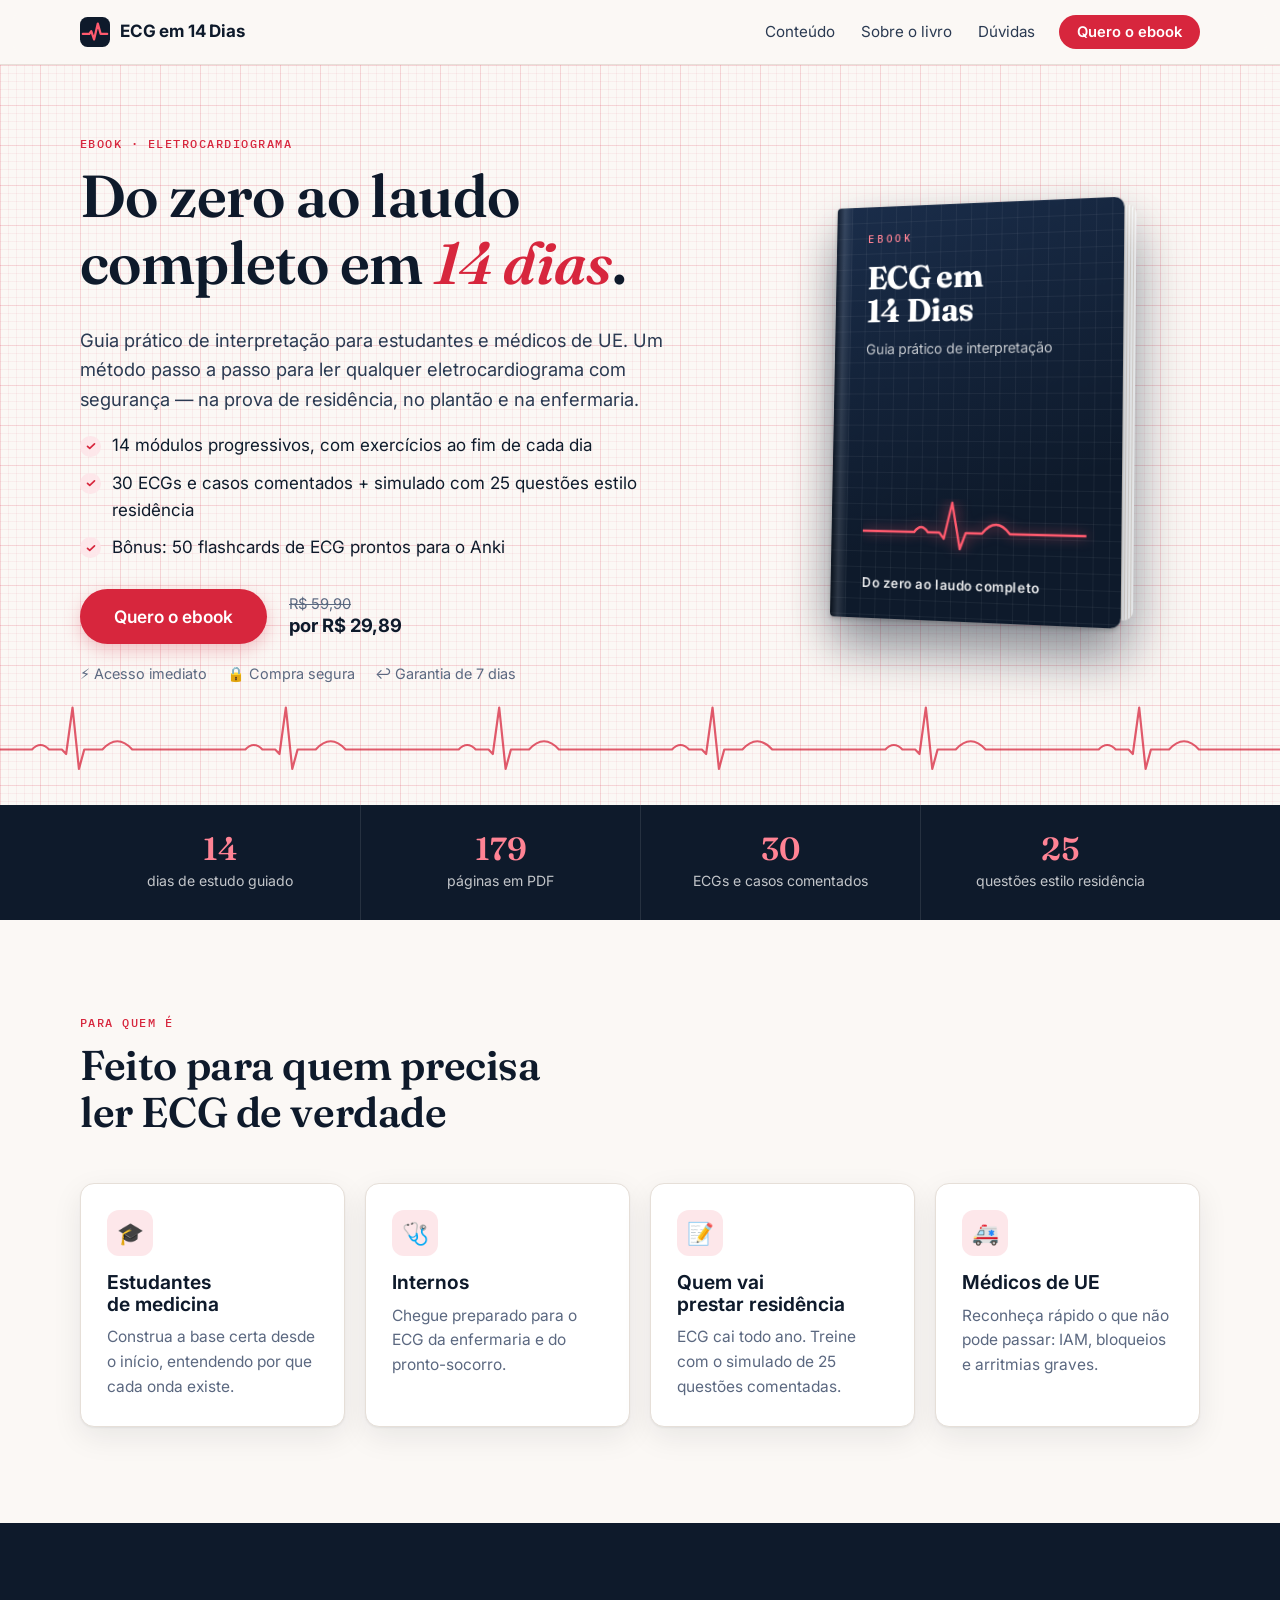
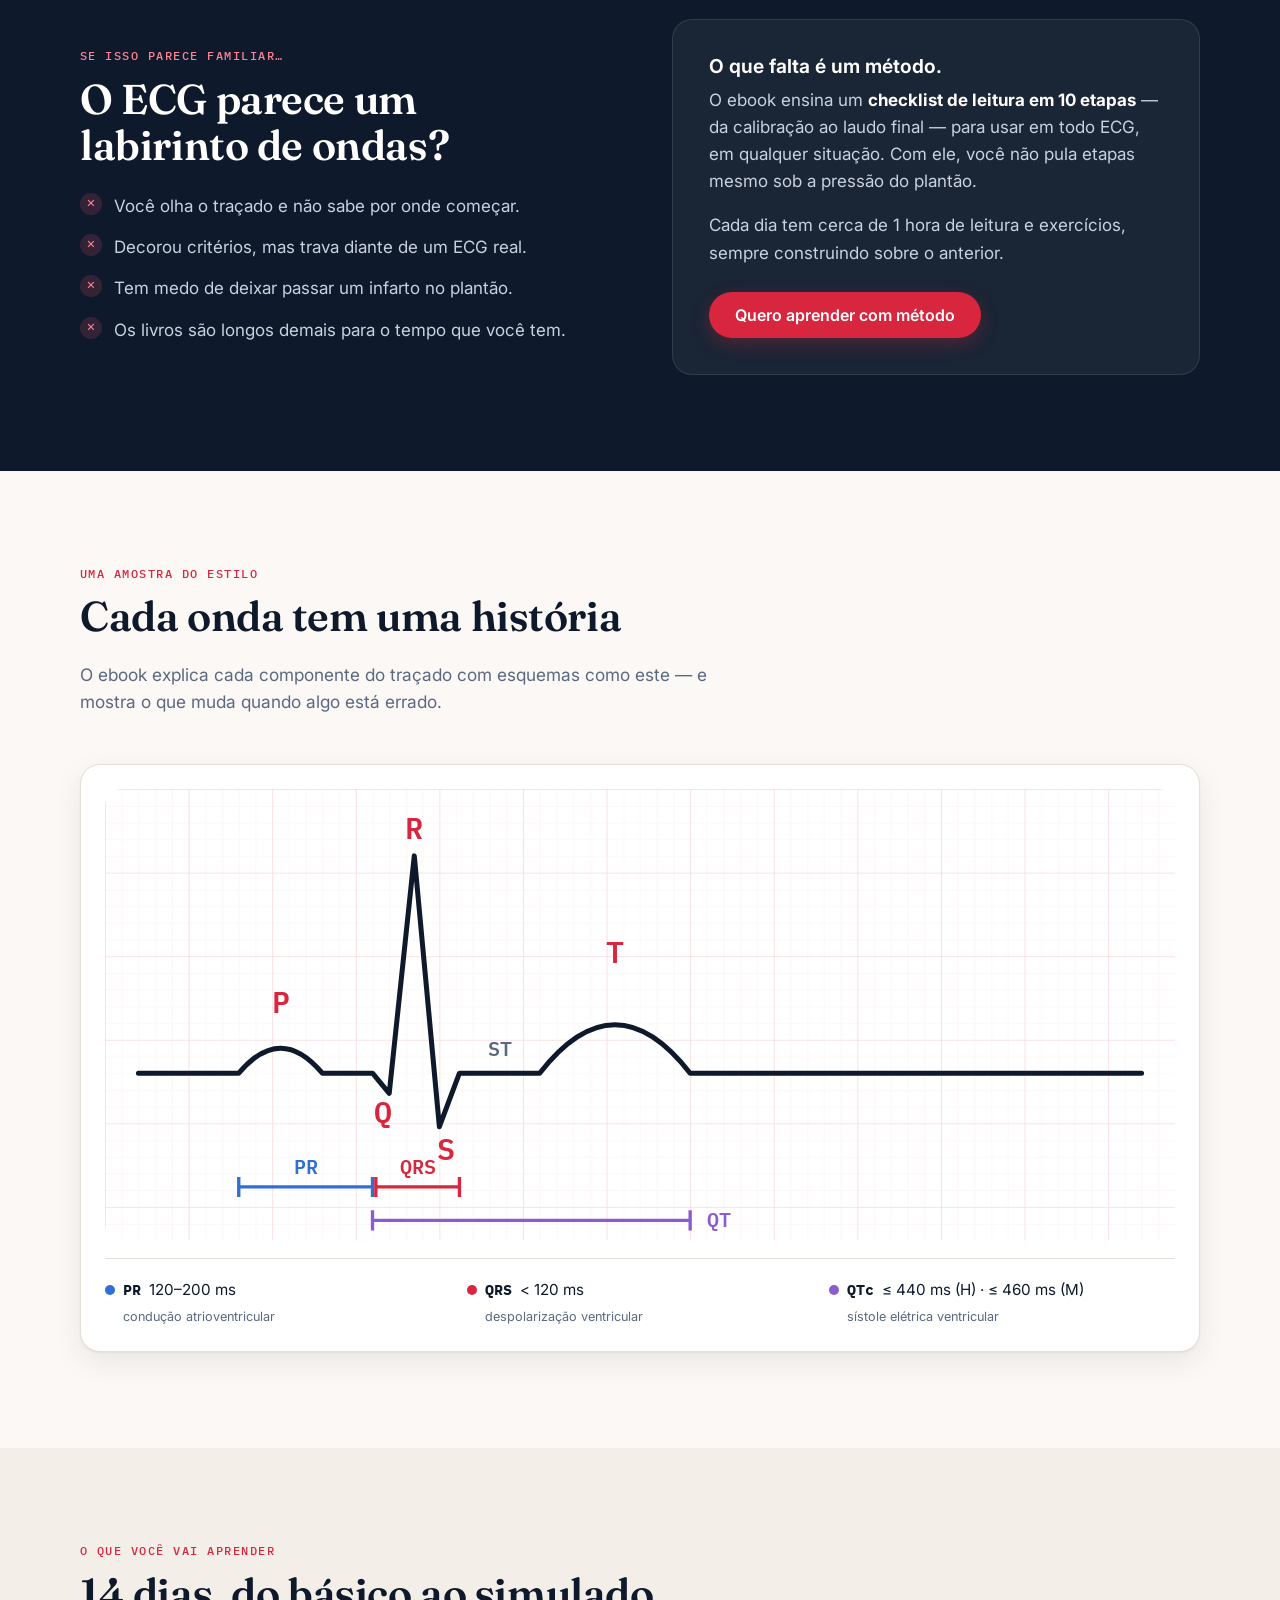
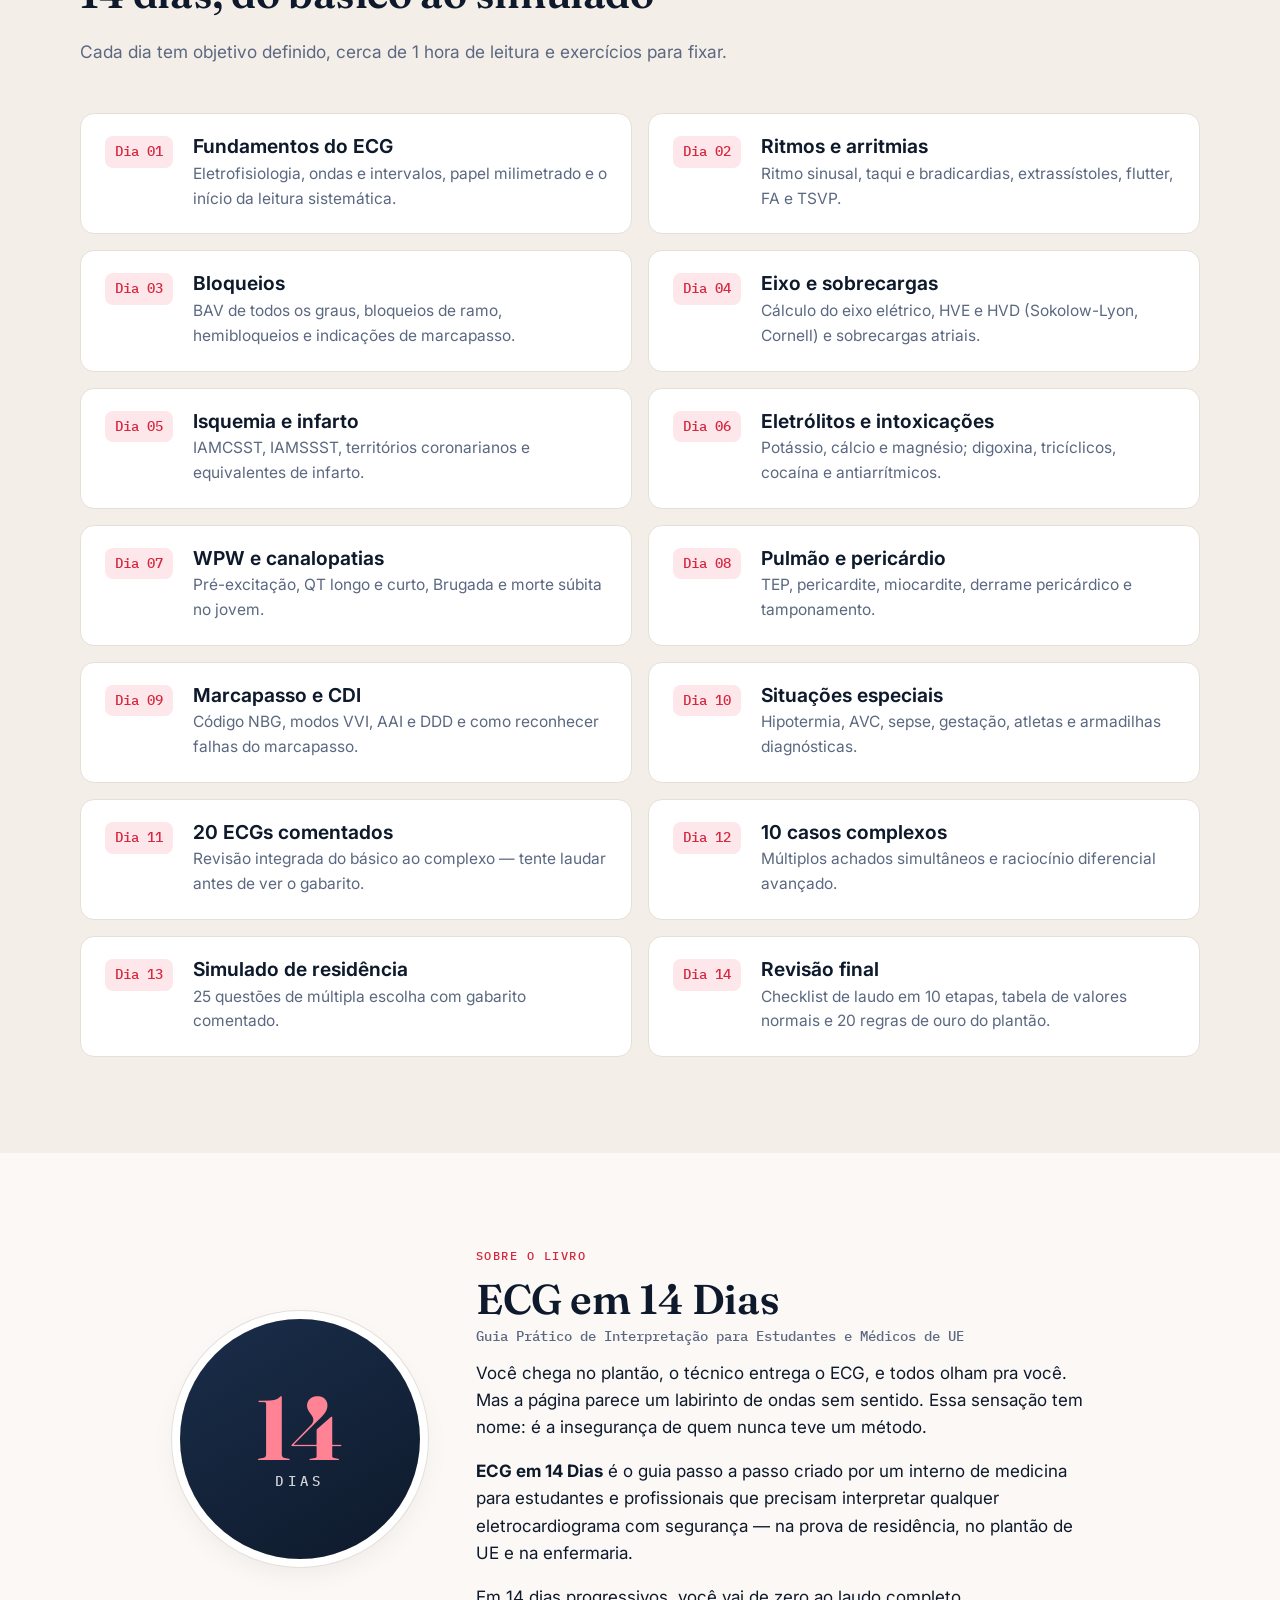
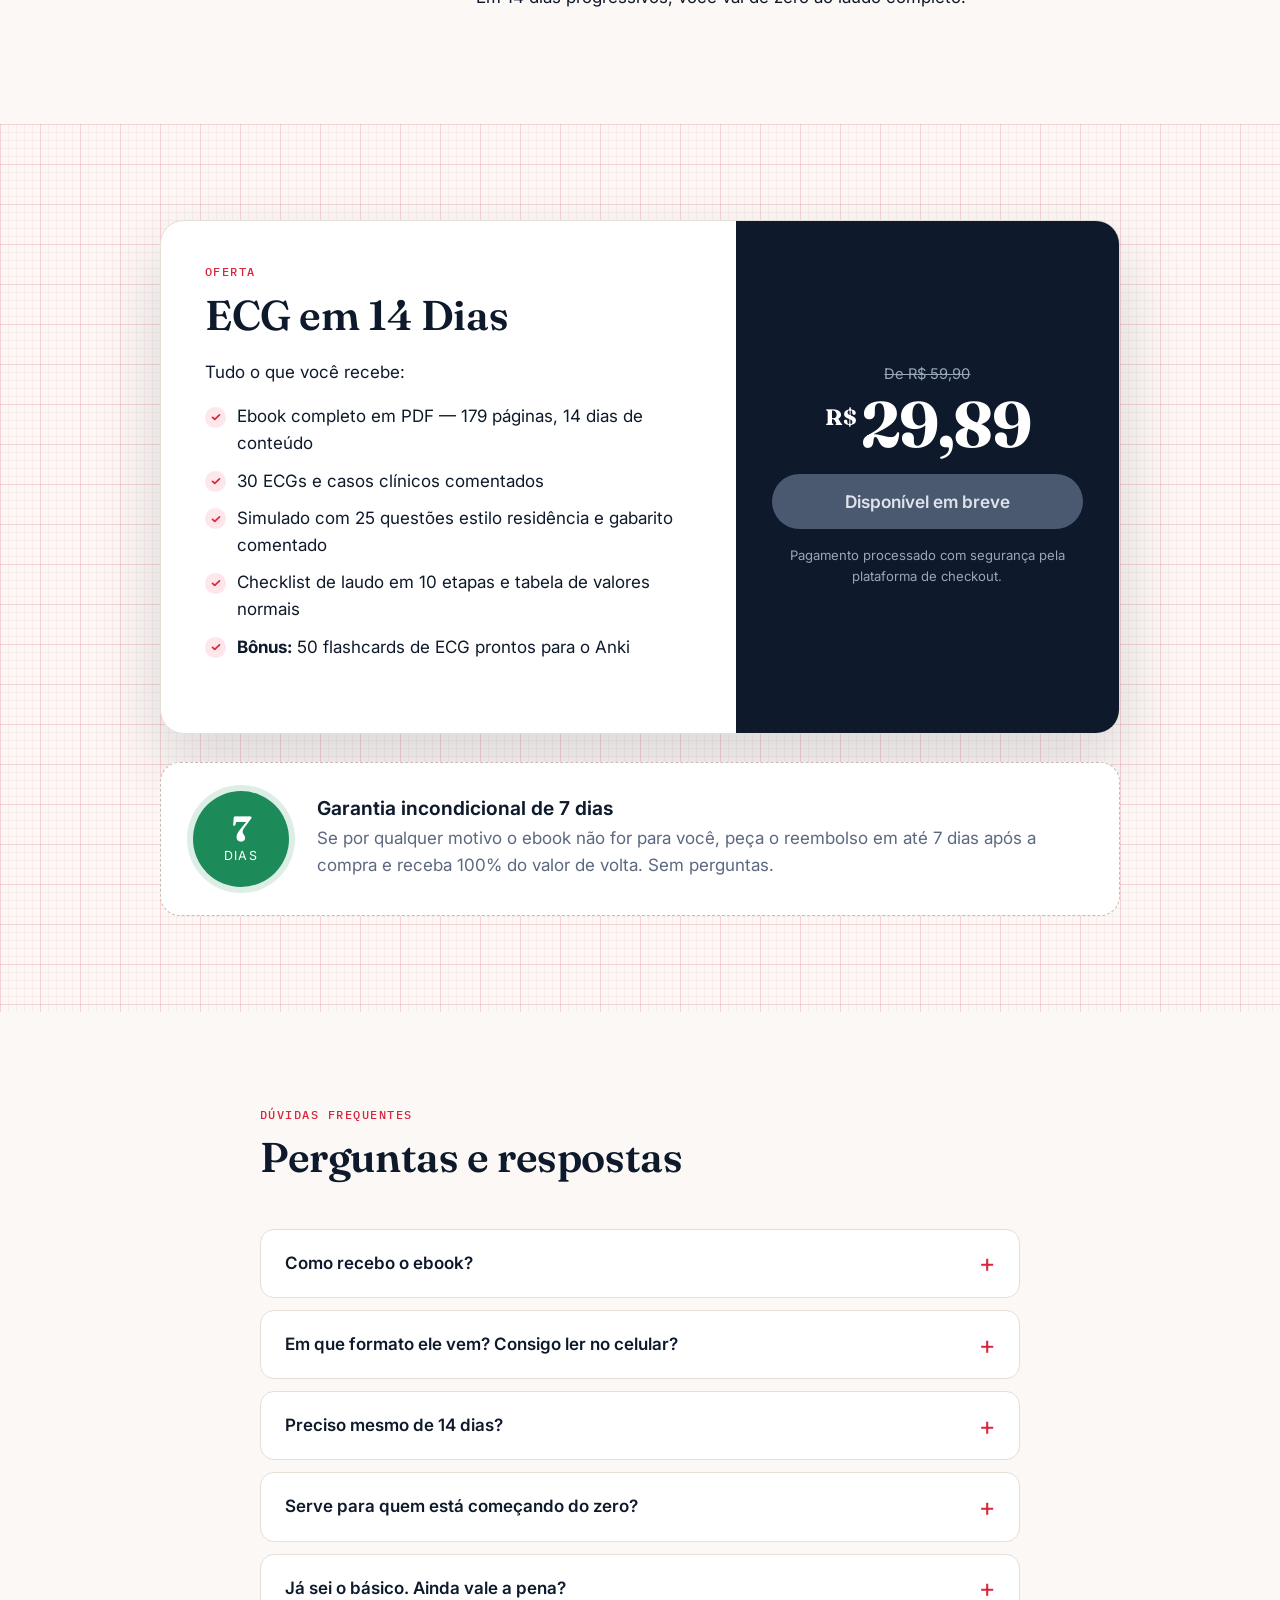
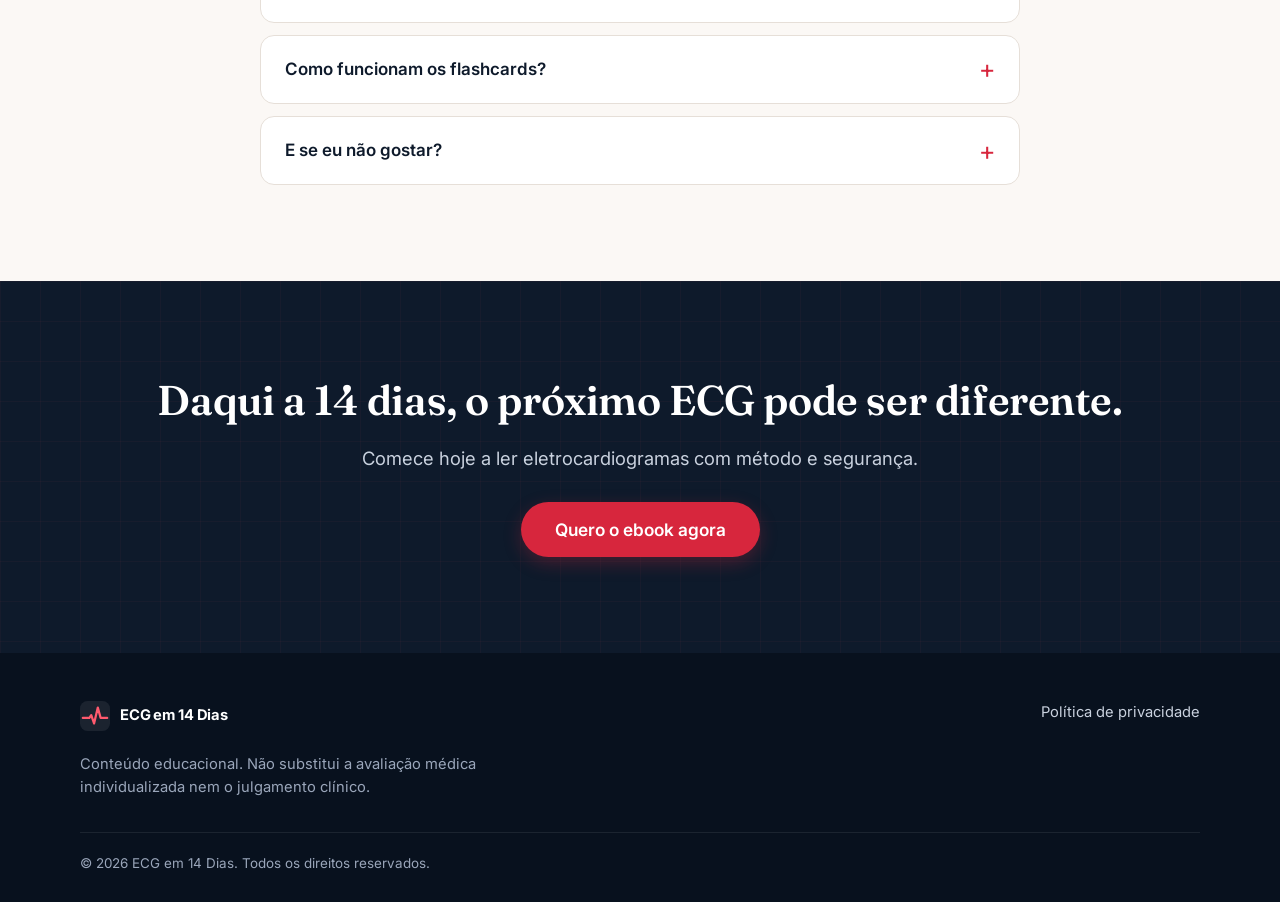
==== index.html @ 3137ab41 "Add files via upload" ====
<!doctype html>
<html lang="pt-BR">
<head>
  <meta charset="utf-8">
  <meta name="viewport" content="width=device-width, initial-scale=1">
  <title>ECG em 14 Dias — Guia Prático de Interpretação do Eletrocardiograma</title>
  <meta name="description" content="Guia prático de interpretação do ECG para estudantes e médicos de UE. 14 dias progressivos, 30 ECGs e casos comentados, simulado com 25 questões estilo residência e 50 flashcards para o Anki.">
  <meta name="theme-color" content="#0e1a2b">
  <link rel="icon" href="assets/favicon.svg" type="image/svg+xml">

  <!-- Prévia ao compartilhar no WhatsApp/Instagram/Facebook.
       EDITE: troque SEU-SITE.vercel.app pelo endereço real do seu site. -->
  <meta property="og:type" content="website">
  <meta property="og:locale" content="pt_BR">
  <meta property="og:title" content="ECG em 14 Dias — do zero ao laudo completo">
  <meta property="og:description" content="Guia prático de interpretação para estudantes e médicos de UE. 30 ECGs comentados, simulado de residência e flashcards para o Anki.">
  <meta property="og:image" content="https://SEU-SITE.vercel.app/assets/og-imagem.png">
  <meta property="og:url" content="https://SEU-SITE.vercel.app/">
  <meta name="twitter:card" content="summary_large_image">

  <link rel="preconnect" href="https://fonts.googleapis.com">
  <link rel="preconnect" href="https://fonts.gstatic.com" crossorigin>
  <link href="https://fonts.googleapis.com/css2?family=Fraunces:opsz,wght@9..144,500;9..144,600;9..144,700&family=IBM+Plex+Mono:wght@500&family=Inter:wght@400;500;600;700&display=swap" rel="stylesheet">
  <link rel="stylesheet" href="assets/styles.css">

  <script>document.documentElement.classList.add('js');</script>
  <script src="assets/config.js"></script>
  <script src="assets/main.js" defer></script>
</head>
<body>

<a class="skip" href="#conteudo">Pular para o conteúdo</a>

<!-- ===================== CABEÇALHO ===================== -->
<header class="topbar">
  <div class="container topbar__inner">
    <a class="brand" href="#topo" aria-label="Início">
      <svg class="brand__mark" viewBox="0 0 32 32" aria-hidden="true"><rect width="32" height="32" rx="8"/><path d="M3 18h7l2-3 3 9 4-17 3 11h7"/></svg>
      <span>ECG em 14 Dias</span>
    </a>
    <nav class="topbar__nav" aria-label="Seções">
      <a href="#conteudo">Conteúdo</a>
      <a href="#sobre">Sobre o livro</a>
      <a href="#faq">Dúvidas</a>
    </nav>
    <a class="btn btn--sm" href="#oferta" data-checkout>Quero o ebook</a>
  </div>
</header>

<main id="topo">

<!-- ===================== HERO ===================== -->
<section class="hero ecg-paper" id="hero">
  <div class="container hero__grid">
    <div class="hero__copy">
      <p class="eyebrow">Ebook · Eletrocardiograma</p>
      <h1>Do zero ao laudo completo em <em>14 dias</em>.</h1>
      <p class="lead">Guia prático de interpretação para estudantes e médicos de UE. Um método passo a passo para ler qualquer eletrocardiograma com segurança — na prova de residência, no plantão e na enfermaria.</p>

      <ul class="checks">
        <li>14 módulos progressivos, com exercícios ao fim de cada dia</li>
        <li>30 ECGs e casos comentados + simulado com 25 questões estilo residência</li>
        <li>Bônus: 50 flashcards de ECG prontos para o Anki</li>
      </ul>

      <div class="hero__cta">
        <a class="btn btn--lg" href="#oferta" data-checkout>Quero o ebook</a>
        <p class="hero__price">
          <span class="price-old" data-cfg="precoAntigo" data-prefix="R$ ">R$ 59,90</span>
          <strong>por <span data-cfg="preco" data-prefix="R$ ">R$ 29,89</span></strong>
        </p>
      </div>
      <p class="trust">
        <span>⚡ Acesso imediato</span><span>🔒 Compra segura</span><span>↩︎ Garantia de 7 dias</span>
      </p>
    </div>

    <div class="hero__visual">
      <div class="book" data-cover>
        <div class="book__pages" aria-hidden="true"></div>
        <div class="book__cover">
          <span class="book__tag">EBOOK</span>
          <p class="book__title">ECG em<br>14 Dias</p>
          <p class="book__sub">Guia prático de interpretação</p>
          <svg class="book__trace" viewBox="0 0 200 60" preserveAspectRatio="none" aria-hidden="true"><path d="M0 34h46q6-10 12 0h10l4 6 7-36 7 46 5-16h14q12-18 24 0h64"/></svg>
          <p class="book__author">Do zero ao laudo completo</p>
        </div>
      </div>
    </div>
  </div>

  <svg class="trace" viewBox="0 0 1200 120" preserveAspectRatio="none" aria-hidden="true"><path id="trace-path" d=""/></svg>
</section>

<!-- ===================== NÚMEROS ===================== -->
<section class="stats">
  <div class="container stats__grid">
    <div><strong>14</strong><span>dias de estudo guiado</span></div>
    <div><strong>179</strong><span>páginas em PDF</span></div>
    <div><strong>30</strong><span>ECGs e casos comentados</span></div>
    <div><strong>25</strong><span>questões estilo residência</span></div>
  </div>
</section>

<!-- ===================== PARA QUEM É ===================== -->
<section class="section" id="para-quem">
  <div class="container">
    <header class="section__head reveal">
      <p class="eyebrow">Para quem é</p>
      <h2>Feito para quem precisa ler ECG de verdade</h2>
    </header>
    <div class="cards">
      <article class="card reveal">
        <span class="card__icon" aria-hidden="true">🎓</span>
        <h3>Estudantes de medicina</h3>
        <p>Construa a base certa desde o início, entendendo por que cada onda existe.</p>
      </article>
      <article class="card reveal">
        <span class="card__icon" aria-hidden="true">🩺</span>
        <h3>Internos</h3>
        <p>Chegue preparado para o ECG da enfermaria e do pronto-socorro.</p>
      </article>
      <article class="card reveal">
        <span class="card__icon" aria-hidden="true">📝</span>
        <h3>Quem vai prestar residência</h3>
        <p>ECG cai todo ano. Treine com o simulado de 25 questões comentadas.</p>
      </article>
      <article class="card reveal">
        <span class="card__icon" aria-hidden="true">🚑</span>
        <h3>Médicos de UE</h3>
        <p>Reconheça rápido o que não pode passar: IAM, bloqueios e arritmias graves.</p>
      </article>
    </div>
  </div>
</section>

<!-- ===================== PROBLEMA x SOLUÇÃO ===================== -->
<section class="section section--dark">
  <div class="container split">
    <div class="reveal">
      <p class="eyebrow eyebrow--light">Se isso parece familiar…</p>
      <h2>O ECG parece um labirinto de ondas?</h2>
      <ul class="pains">
        <li>Você olha o traçado e não sabe por onde começar.</li>
        <li>Decorou critérios, mas trava diante de um ECG real.</li>
        <li>Tem medo de deixar passar um infarto no plantão.</li>
        <li>Os livros são longos demais para o tempo que você tem.</li>
      </ul>
    </div>
    <div class="solution reveal">
      <h3>O que falta é um método.</h3>
      <p>O ebook ensina um <strong>checklist de leitura em 10 etapas</strong> — da calibração ao laudo final — para usar em todo ECG, em qualquer situação. Com ele, você não pula etapas mesmo sob a pressão do plantão.</p>
      <p>Cada dia tem cerca de 1 hora de leitura e exercícios, sempre construindo sobre o anterior.</p>
      <a class="btn" href="#oferta" data-checkout>Quero aprender com método</a>
    </div>
  </div>
</section>

<!-- ===================== ANATOMIA DO BATIMENTO ===================== -->
<section class="section" id="amostra">
  <div class="container">
    <header class="section__head reveal">
      <p class="eyebrow">Uma amostra do estilo</p>
      <h2>Cada onda tem uma história</h2>
      <p class="section__lead">O ebook explica cada componente do traçado com esquemas como este — e mostra o que muda quando algo está errado.</p>
    </header>

    <figure class="beat reveal">
      <svg viewBox="0 0 640 270" role="img" aria-labelledby="beat-title">
        <title id="beat-title">Complexo PQRST com intervalo PR, complexo QRS, segmento ST, onda T e intervalo QT indicados</title>
        <defs>
          <pattern id="fine" width="10" height="10" patternUnits="userSpaceOnUse"><path d="M10 0H0V10" class="g-fine"/></pattern>
          <pattern id="bold" width="50" height="50" patternUnits="userSpaceOnUse"><rect width="50" height="50" fill="url(#fine)"/><path d="M50 0H0V50" class="g-bold"/></pattern>
        </defs>
        <rect width="640" height="270" fill="url(#bold)" rx="10"/>
        <path class="beat__line" d="M20 170H80Q105 140 130 170H160L170 182L185 40L200 202L212 170H260Q305 112 350 170H620"/>
        <g class="beat__labels">
          <text x="105" y="134">P</text>
          <text x="166" y="200">Q</text>
          <text x="185" y="30">R</text>
          <text x="204" y="222">S</text>
          <text x="305" y="104">T</text>
          <text x="236" y="160" class="small">ST</text>
        </g>
        <g class="beat__ranges">
          <path class="r-pr" d="M80 232V244M80 238H160M160 232V244"/>
          <text x="120" y="230" class="r-pr-t">PR</text>
          <path class="r-qrs" d="M162 232V244M162 238H212M212 232V244"/>
          <text x="187" y="230" class="r-qrs-t">QRS</text>
          <path class="r-qt" d="M160 252V264M160 258H350M350 252V264"/>
          <text x="360" y="262" class="r-qt-t">QT</text>
        </g>
      </svg>
      <figcaption>
        <div><span class="dot dot--pr"></span><strong>PR</strong> 120–200 ms <small>condução atrioventricular</small></div>
        <div><span class="dot dot--qrs"></span><strong>QRS</strong> &lt; 120 ms <small>despolarização ventricular</small></div>
        <div><span class="dot dot--qt"></span><strong>QTc</strong> ≤ 440 ms (H) · ≤ 460 ms (M) <small>sístole elétrica ventricular</small></div>
      </figcaption>
    </figure>
  </div>
</section>

<!-- ===================== CONTEÚDO ===================== -->
<section class="section section--tint" id="conteudo">
  <div class="container">
    <header class="section__head reveal">
      <p class="eyebrow">O que você vai aprender</p>
      <h2>14 dias, do básico ao simulado</h2>
      <p class="section__lead">Cada dia tem objetivo definido, cerca de 1 hora de leitura e exercícios para fixar.</p>
    </header>
    <ol class="chapters">
      <li class="reveal"><span>Dia 01</span><div><h3>Fundamentos do ECG</h3><p>Eletrofisiologia, ondas e intervalos, papel milimetrado e o início da leitura sistemática.</p></div></li>
      <li class="reveal"><span>Dia 02</span><div><h3>Ritmos e arritmias</h3><p>Ritmo sinusal, taqui e bradicardias, extrassístoles, flutter, FA e TSVP.</p></div></li>
      <li class="reveal"><span>Dia 03</span><div><h3>Bloqueios</h3><p>BAV de todos os graus, bloqueios de ramo, hemibloqueios e indicações de marcapasso.</p></div></li>
      <li class="reveal"><span>Dia 04</span><div><h3>Eixo e sobrecargas</h3><p>Cálculo do eixo elétrico, HVE e HVD (Sokolow-Lyon, Cornell) e sobrecargas atriais.</p></div></li>
      <li class="reveal"><span>Dia 05</span><div><h3>Isquemia e infarto</h3><p>IAMCSST, IAMSSST, territórios coronarianos e equivalentes de infarto.</p></div></li>
      <li class="reveal"><span>Dia 06</span><div><h3>Eletrólitos e intoxicações</h3><p>Potássio, cálcio e magnésio; digoxina, tricíclicos, cocaína e antiarrítmicos.</p></div></li>
      <li class="reveal"><span>Dia 07</span><div><h3>WPW e canalopatias</h3><p>Pré-excitação, QT longo e curto, Brugada e morte súbita no jovem.</p></div></li>
      <li class="reveal"><span>Dia 08</span><div><h3>Pulmão e pericárdio</h3><p>TEP, pericardite, miocardite, derrame pericárdico e tamponamento.</p></div></li>
      <li class="reveal"><span>Dia 09</span><div><h3>Marcapasso e CDI</h3><p>Código NBG, modos VVI, AAI e DDD e como reconhecer falhas do marcapasso.</p></div></li>
      <li class="reveal"><span>Dia 10</span><div><h3>Situações especiais</h3><p>Hipotermia, AVC, sepse, gestação, atletas e armadilhas diagnósticas.</p></div></li>
      <li class="reveal"><span>Dia 11</span><div><h3>20 ECGs comentados</h3><p>Revisão integrada do básico ao complexo — tente laudar antes de ver o gabarito.</p></div></li>
      <li class="reveal"><span>Dia 12</span><div><h3>10 casos complexos</h3><p>Múltiplos achados simultâneos e raciocínio diferencial avançado.</p></div></li>
      <li class="reveal"><span>Dia 13</span><div><h3>Simulado de residência</h3><p>25 questões de múltipla escolha com gabarito comentado.</p></div></li>
      <li class="reveal"><span>Dia 14</span><div><h3>Revisão final</h3><p>Checklist de laudo em 10 etapas, tabela de valores normais e 20 regras de ouro do plantão.</p></div></li>
    </ol>
  </div>
</section>

<!-- ===================== SOBRE O LIVRO ===================== -->
<section class="section" id="sobre">
  <div class="container author reveal">
    <div class="author__photo author__photo--seal" aria-hidden="true"><strong>14</strong><span>dias</span></div>
    <div>
      <p class="eyebrow">Sobre o livro</p>
      <h2>ECG em 14 Dias</h2>
      <p class="author__role">Guia Prático de Interpretação para Estudantes e Médicos de UE</p>
      <p>Você chega no plantão, o técnico entrega o ECG, e todos olham pra você. Mas a página parece um labirinto de ondas sem sentido. Essa sensação tem nome: é a insegurança de quem nunca teve um método.</p>
      <p><strong>ECG em 14 Dias</strong> é o guia passo a passo criado por um interno de medicina para estudantes e profissionais que precisam interpretar qualquer eletrocardiograma com segurança — na prova de residência, no plantão de UE e na enfermaria.</p>
      <p>Em 14 dias progressivos, você vai de zero ao laudo completo.</p>
      <p class="author__links" data-social></p>
    </div>
  </div>
</section>

<!-- ===================== DEPOIMENTOS (preenchidos via config.js) ===================== -->
<section class="section section--tint" id="depoimentos" hidden>
  <div class="container">
    <header class="section__head">
      <p class="eyebrow">Quem já leu</p>
      <h2>O que os leitores dizem</h2>
    </header>
    <div class="quotes" data-testimonials></div>
  </div>
</section>

<!-- ===================== OFERTA ===================== -->
<section class="section ecg-paper" id="oferta">
  <div class="container">
    <div class="offer reveal">
      <div class="offer__info">
        <p class="eyebrow">Oferta</p>
        <h2>ECG em 14 Dias</h2>
        <p>Tudo o que você recebe:</p>
        <ul class="checks">
          <li>Ebook completo em PDF — 179 páginas, 14 dias de conteúdo</li>
          <li>30 ECGs e casos clínicos comentados</li>
          <li>Simulado com 25 questões estilo residência e gabarito comentado</li>
          <li>Checklist de laudo em 10 etapas e tabela de valores normais</li>
          <li><strong>Bônus:</strong> 50 flashcards de ECG prontos para o Anki</li>
        </ul>
      </div>
      <div class="offer__price">
        <p class="price-old" data-cfg="precoAntigo" data-prefix="De R$ ">De R$ 59,90</p>
        <p class="price"><small>R$</small><span data-cfg="preco">29,89</span></p>
        <p class="installments" data-cfg="parcelas"></p>
        <a class="btn btn--lg btn--block" href="#oferta" data-checkout data-checkout-main>Comprar agora</a>
        <p class="pay">Pagamento processado com segurança pela plataforma de checkout.</p>
      </div>
    </div>

    <div class="guarantee reveal">
      <div class="guarantee__seal" aria-hidden="true"><strong>7</strong><span>dias</span></div>
      <div>
        <h3>Garantia incondicional de 7 dias</h3>
        <p>Se por qualquer motivo o ebook não for para você, peça o reembolso em até 7 dias após a compra e receba 100% do valor de volta. Sem perguntas.</p>
      </div>
    </div>
  </div>
</section>

<!-- ===================== FAQ ===================== -->
<section class="section" id="faq">
  <div class="container container--narrow">
    <header class="section__head reveal">
      <p class="eyebrow">Dúvidas frequentes</p>
      <h2>Perguntas e respostas</h2>
    </header>
    <div class="faq">
      <details>
        <summary>Como recebo o ebook?</summary>
        <p>Logo após a confirmação do pagamento, você recebe por e-mail o acesso para baixar o PDF e os flashcards.</p>
      </details>
      <details>
        <summary>Em que formato ele vem? Consigo ler no celular?</summary>
        <p>O ebook é um arquivo PDF de 179 páginas. Você pode ler no celular, tablet ou computador, ou imprimir.</p>
      </details>
      <details>
        <summary>Preciso mesmo de 14 dias?</summary>
        <p>Os 14 dias são uma sugestão de ritmo: cada um leva cerca de 1 a 1,5 hora entre leitura e exercícios. Você pode acelerar, ir mais devagar ou consultar um tema específico quando precisar.</p>
      </details>
      <details>
        <summary>Serve para quem está começando do zero?</summary>
        <p>Sim. O Dia 1 parte da eletrofisiologia básica e cada dia constrói sobre o anterior, até os casos complexos e o simulado.</p>
      </details>
      <details>
        <summary>Já sei o básico. Ainda vale a pena?</summary>
        <p>Vale. Os 30 ECGs e casos comentados, o simulado estilo residência e as 20 regras de ouro do plantão ajudam a ganhar velocidade e segurança.</p>
      </details>
      <details>
        <summary>Como funcionam os flashcards?</summary>
        <p>São 50 cartões de revisão sobre ECG, prontos para importar no Anki, o aplicativo de repetição espaçada usado por estudantes de medicina.</p>
      </details>
      <details>
        <summary>E se eu não gostar?</summary>
        <p>Você tem 7 dias de garantia. Basta solicitar o reembolso pela plataforma de compra e devolvemos todo o valor.</p>
      </details>
    </div>
  </div>
</section>

<!-- ===================== CTA FINAL ===================== -->
<section class="final section--dark">
  <div class="container final__inner reveal">
    <h2>Daqui a 14 dias, o próximo ECG pode ser diferente.</h2>
    <p>Comece hoje a ler eletrocardiogramas com método e segurança.</p>
    <a class="btn btn--lg" href="#oferta" data-checkout>Quero o ebook agora</a>
  </div>
</section>

</main>

<!-- ===================== RODAPÉ ===================== -->
<footer class="footer">
  <div class="container footer__inner">
    <div>
      <a class="brand brand--light" href="#topo">
        <svg class="brand__mark" viewBox="0 0 32 32" aria-hidden="true"><rect width="32" height="32" rx="8"/><path d="M3 18h7l2-3 3 9 4-17 3 11h7"/></svg>
        <span>ECG em 14 Dias</span>
      </a>
      <p class="footer__note">Conteúdo educacional. Não substitui a avaliação médica individualizada nem o julgamento clínico.</p>
    </div>
    <div class="footer__links">
      <span data-contact></span>
      <a href="privacidade.html">Política de privacidade</a>
    </div>
  </div>
  <div class="container footer__copy">© <span data-year>2026</span> ECG em 14 Dias. Todos os direitos reservados.</div>
</footer>

<!-- CTA fixo no celular -->
<div class="sticky-cta" data-sticky aria-hidden="true">
  <div>
    <strong>ECG em 14 Dias</strong>
    <span data-cfg="preco" data-prefix="R$ ">R$ 29,89</span>
  </div>
  <a class="btn btn--sm" href="#oferta" data-checkout tabindex="-1">Comprar</a>
</div>

<!-- WhatsApp (aparece só se configurado em config.js) -->
<a class="whatsapp" data-whatsapp hidden target="_blank" rel="noopener" aria-label="Falar no WhatsApp">
  <svg viewBox="0 0 32 32" aria-hidden="true"><path d="M16 3a13 13 0 0 0-11.2 19.6L3 29l6.6-1.7A13 13 0 1 0 16 3Zm0 23.6a10.6 10.6 0 0 1-5.4-1.5l-.4-.2-3.9 1 1-3.8-.2-.4A10.6 10.6 0 1 1 16 26.6Zm5.8-7.9c-.3-.2-1.9-.9-2.2-1s-.5-.2-.7.2-.8 1-1 1.2-.4.2-.7 0a8.7 8.7 0 0 1-4.3-3.8c-.3-.6.3-.5.9-1.7.1-.2 0-.4 0-.5l-1-2.4c-.3-.6-.5-.5-.7-.5h-.6a1.2 1.2 0 0 0-.9.4 3.6 3.6 0 0 0-1.1 2.7 6.3 6.3 0 0 0 1.3 3.3 14.4 14.4 0 0 0 5.5 4.9c2 .9 2.8.9 3.9.8a3.3 3.3 0 0 0 2.1-1.5 2.7 2.7 0 0 0 .2-1.5c-.1-.2-.3-.3-.6-.4Z"/></svg>
</a>

</body>
</html>
---- assets/styles.css ----
/* ===================== Tokens ===================== */
:root {
  --ink: #0e1a2b;
  --ink-2: #2b3a52;
  --muted: #5b6880;
  --paper: #fbf8f5;
  --surface: #ffffff;
  --tint: #f4eee9;
  --line: #e6dfd8;
  --accent: #d7263d;
  --accent-hover: #b81d31;
  --accent-soft: #fde7ea;
  --ok: #1d8a5a;
  --pr: #2f6fd6;
  --qt: #8a5cd0;
  --grid-fine: rgba(215, 38, 61, .055);
  --grid-bold: rgba(215, 38, 61, .12);

  --font-display: "Fraunces", Georgia, "Times New Roman", serif;
  --font-body: "Inter", system-ui, -apple-system, "Segoe UI", Roboto, sans-serif;
  --font-mono: "IBM Plex Mono", ui-monospace, Consolas, monospace;

  --radius: 14px;
  --shadow: 0 1px 2px rgba(14, 26, 43, .06), 0 10px 30px rgba(14, 26, 43, .08);
  --container: 1120px;
  --gutter: 20px;
}

/* ===================== Base ===================== */
*, *::before, *::after { box-sizing: border-box; }
html { scroll-behavior: smooth; scroll-padding-top: 76px; -webkit-text-size-adjust: 100%; }
body {
  margin: 0;
  background: var(--paper);
  color: var(--ink);
  font: 400 17px/1.6 var(--font-body);
  -webkit-font-smoothing: antialiased;
  overflow-x: hidden;
}
img, svg { display: block; max-width: 100%; }
a { color: inherit; }
h1, h2, h3 { font-family: var(--font-display); font-weight: 600; line-height: 1.12; margin: 0 0 .5em; letter-spacing: -.01em; text-wrap: balance; }
h1 { font-size: clamp(2.3rem, 5.2vw, 3.7rem); }
h2 { font-size: clamp(1.8rem, 3.6vw, 2.6rem); }
h3 { font-size: 1.2rem; font-family: var(--font-body); font-weight: 650; letter-spacing: 0; }
p { margin: 0 0 1em; }
em { font-style: italic; color: var(--accent); }

.container { width: min(var(--container), 100% - 2 * var(--gutter)); margin-inline: auto; }
.container--narrow { --container: 760px; }

.skip { position: absolute; left: -9999px; }
.skip:focus { left: 12px; top: 12px; z-index: 100; background: var(--surface); padding: 8px 14px; border-radius: 8px; }

:focus-visible { outline: 3px solid var(--pr); outline-offset: 3px; border-radius: 6px; }

.eyebrow {
  font: 500 .78rem/1 var(--font-mono);
  letter-spacing: .12em;
  text-transform: uppercase;
  color: var(--accent);
  margin-bottom: 14px;
}
.eyebrow--light { color: #ff8394; }

/* Papel milimetrado de ECG */
.ecg-paper {
  background-color: var(--paper);
  background-image:
    linear-gradient(var(--grid-bold) 1px, transparent 1px),
    linear-gradient(90deg, var(--grid-bold) 1px, transparent 1px),
    linear-gradient(var(--grid-fine) 1px, transparent 1px),
    linear-gradient(90deg, var(--grid-fine) 1px, transparent 1px);
  background-size: 40px 40px, 40px 40px, 8px 8px, 8px 8px;
}

/* ===================== Botões ===================== */
.btn {
  display: inline-flex; align-items: center; justify-content: center; gap: 8px;
  background: var(--accent); color: #fff;
  font: 600 1rem/1 var(--font-body);
  text-decoration: none;
  padding: 15px 26px;
  border-radius: 999px;
  box-shadow: 0 6px 18px rgba(215, 38, 61, .28);
  transition: background .2s, transform .2s, box-shadow .2s;
  white-space: nowrap;
}
.btn:hover { background: var(--accent-hover); transform: translateY(-1px); box-shadow: 0 10px 24px rgba(215, 38, 61, .32); }
.btn:active { transform: translateY(0); }
.btn--sm { padding: 10px 18px; font-size: .92rem; box-shadow: none; }
.btn--lg { padding: 19px 34px; font-size: 1.08rem; }
.btn--block { width: 100%; }
.btn--disabled, .btn--disabled:hover { background: #4a5870; color: #dfe4ec; box-shadow: none; transform: none; cursor: default; }

/* ===================== Topbar ===================== */
.topbar {
  position: sticky; top: 0; z-index: 50;
  background: rgba(251, 248, 245, .86);
  backdrop-filter: saturate(1.4) blur(10px);
  -webkit-backdrop-filter: saturate(1.4) blur(10px);
  border-bottom: 1px solid var(--line);
}
.topbar__inner { display: flex; align-items: center; gap: 24px; height: 64px; }
.topbar__nav { display: flex; gap: 26px; margin-left: auto; font-size: .95rem; }
.topbar__nav a { text-decoration: none; color: var(--ink-2); }
.topbar__nav a:hover { color: var(--accent); }

.brand { display: inline-flex; align-items: center; gap: 10px; text-decoration: none; font-weight: 700; letter-spacing: -.01em; white-space: nowrap; }
.brand__mark { width: 30px; height: 30px; }
.brand__mark rect { fill: var(--ink); }
.brand__mark path { fill: none; stroke: #ff5a6e; stroke-width: 2.4; stroke-linecap: round; stroke-linejoin: round; }
.brand--light { color: #fff; }
.brand--light .brand__mark rect { fill: rgba(255, 255, 255, .08); }

/* ===================== Hero ===================== */
.hero { position: relative; padding: 72px 0 120px; overflow: hidden; }
.hero__grid { display: grid; grid-template-columns: 1.15fr .85fr; gap: 56px; align-items: center; position: relative; z-index: 1; }
.lead { font-size: 1.15rem; color: var(--ink-2); max-width: 36em; }

.checks { list-style: none; padding: 0; margin: 0 0 28px; display: grid; gap: 10px; }
.checks li { position: relative; padding-left: 32px; }
.checks li::before {
  content: ""; position: absolute; left: 0; top: .2em;
  width: 21px; height: 21px; border-radius: 50%;
  background: var(--accent-soft) url("data:image/svg+xml,%3Csvg xmlns='http://www.w3.org/2000/svg' viewBox='0 0 20 20'%3E%3Cpath d='M5 10.5l3.2 3L15 7' fill='none' stroke='%23d7263d' stroke-width='2.4' stroke-linecap='round' stroke-linejoin='round'/%3E%3C/svg%3E") center/14px no-repeat;
}

.hero__cta { display: flex; align-items: center; gap: 22px; flex-wrap: wrap; margin-bottom: 18px; }
.hero__price { margin: 0; display: grid; line-height: 1.3; }
.hero__price strong { font-size: 1.15rem; }
.price-old { text-decoration: line-through; color: var(--muted); font-size: .92rem; }

.trust { display: flex; flex-wrap: wrap; gap: 8px 20px; font-size: .9rem; color: var(--muted); margin: 0; }

/* Livro em 3D */
.hero__visual { display: grid; place-items: center; perspective: 1400px; }
.book {
  position: relative;
  width: min(300px, 70vw);
  aspect-ratio: 3 / 4.2;
  container-type: inline-size;
  transform: rotateY(-16deg) rotateX(3deg);
  transition: transform .6s cubic-bezier(.2, .7, .2, 1);
}
.book:hover { transform: rotateY(-6deg) rotateX(1deg); }
.book__pages {
  position: absolute; inset: 8px -12px 8px 10px; z-index: 0;
  border-radius: 4px 10px 10px 4px;
  background: repeating-linear-gradient(90deg, #fff 0 2px, #e9e2db 2px 3px);
  box-shadow: 0 30px 60px rgba(14, 26, 43, .28);
}
.book__cover, .book__img {
  position: absolute; inset: 0; z-index: 1;
  border-radius: 4px 10px 10px 4px;
  overflow: hidden;
  box-shadow: 0 2px 4px rgba(0, 0, 0, .2), 0 24px 50px rgba(14, 26, 43, .35);
}
.book__img { width: 100%; height: 100%; object-fit: cover; }
.book__cover {
  display: flex; flex-direction: column;
  padding: 28px 26px 24px 34px;
  color: #fff;
  background:
    linear-gradient(90deg, rgba(0, 0, 0, .35) 0, rgba(255, 255, 255, .12) 8px, transparent 18px),
    linear-gradient(rgba(255, 255, 255, .05) 1px, transparent 1px) 0 0/16px 16px,
    linear-gradient(90deg, rgba(255, 255, 255, .05) 1px, transparent 1px) 0 0/16px 16px,
    linear-gradient(160deg, #1a2d4a 0%, #0e1a2b 70%);
}
.book__tag { font: 500 .7rem/1 var(--font-mono); letter-spacing: .25em; color: #ff8394; }
.book__title { font: 700 2.15rem/1.02 var(--font-display); font-size: clamp(1.4rem, 11cqw, 2.15rem); margin: 18px 0 10px; letter-spacing: -.02em; }
.book__sub { font-size: .9rem; opacity: .75; margin: 0; }
.book__trace { margin-top: auto; height: 60px; width: 100%; }
.book__trace path { fill: none; stroke: #ff5a6e; stroke-width: 2.4; stroke-linejoin: round; vector-effect: non-scaling-stroke; filter: drop-shadow(0 0 6px rgba(255, 90, 110, .7)); }
.book__author { margin: 16px 0 0; font-size: .85rem; font-weight: 600; letter-spacing: .04em; opacity: .9; }

/* Traçado animado */
.trace { position: absolute; left: 0; right: 0; bottom: 18px; width: 100%; height: 90px; z-index: 0; }
.trace path {
  fill: none; stroke: var(--accent); stroke-width: 2.2; stroke-linejoin: round; stroke-linecap: round;
  vector-effect: non-scaling-stroke; opacity: .75;
}
.trace.is-animated path { animation: sweep 7s linear infinite; }
@keyframes sweep {
  0% { stroke-dashoffset: var(--len); }
  85% { stroke-dashoffset: 0; opacity: .75; }
  100% { stroke-dashoffset: 0; opacity: 0; }
}

/* ===================== Números ===================== */
.stats { background: var(--ink); color: #fff; }
.stats__grid { display: grid; grid-template-columns: repeat(4, 1fr); }
.stats__grid div { padding: 26px 12px; text-align: center; border-left: 1px solid rgba(255, 255, 255, .1); }
.stats__grid div:first-child { border-left: 0; }
.stats strong { display: block; font: 600 2rem/1.1 var(--font-display); color: #ff8394; }
.stats span { font-size: .88rem; opacity: .75; }

/* ===================== Seções ===================== */
.section { padding: 96px 0; }
.section--tint { background: var(--tint); }
.section--dark { background: var(--ink); color: #e9edf4; }
.section--dark h2, .section--dark h3 { color: #fff; }
.section__head { max-width: 680px; margin-bottom: 48px; }
.section__lead { color: var(--muted); font-size: 1.08rem; }

.cards { display: grid; grid-template-columns: repeat(4, 1fr); gap: 20px; }
.card {
  background: var(--surface); border: 1px solid var(--line); border-radius: var(--radius);
  padding: 26px; box-shadow: var(--shadow);
}
.card__icon { display: grid; place-items: center; width: 46px; height: 46px; border-radius: 12px; background: var(--accent-soft); font-size: 1.35rem; margin-bottom: 16px; }
.card p { color: var(--muted); margin: 0; font-size: .97rem; }

.split { display: grid; grid-template-columns: 1fr 1fr; gap: 64px; align-items: center; }
.pains { list-style: none; padding: 0; margin: 24px 0 0; display: grid; gap: 14px; }
.pains li { position: relative; padding-left: 34px; color: #c9d1de; }
.pains li::before { content: "✕"; position: absolute; left: 0; top: 0; width: 22px; height: 22px; border-radius: 50%; display: grid; place-items: center; font-size: .7rem; font-weight: 700; background: rgba(255, 90, 110, .16); color: #ff8394; }
.solution {
  background: rgba(255, 255, 255, .05); border: 1px solid rgba(255, 255, 255, .1);
  border-radius: 20px; padding: 36px;
}
.solution p { color: #c9d1de; }
.solution strong { color: #fff; }
.solution .btn { margin-top: 8px; }

/* Anatomia do batimento */
.beat { margin: 0; background: var(--surface); border: 1px solid var(--line); border-radius: 20px; padding: 24px; box-shadow: var(--shadow); }
.beat svg { width: 100%; height: auto; }
.g-fine { fill: none; stroke: var(--grid-fine); stroke-width: 1; }
.g-bold { fill: none; stroke: var(--grid-bold); stroke-width: 1; }
.beat__line { fill: none; stroke: var(--ink); stroke-width: 3; stroke-linejoin: round; stroke-linecap: round; }
.beat__labels text { font: 600 18px var(--font-mono); fill: var(--accent); text-anchor: middle; }
.beat__labels .small { font-size: 12px; fill: var(--muted); }
.beat__ranges path { fill: none; stroke-width: 2; }
.beat__ranges text { font: 600 12px var(--font-mono); text-anchor: middle; }
.r-pr { stroke: var(--pr); } .r-pr-t { fill: var(--pr); }
.r-qrs { stroke: var(--accent); } .r-qrs-t { fill: var(--accent); }
.r-qt { stroke: var(--qt); } .r-qt-t { fill: var(--qt); text-anchor: start !important; }
.beat figcaption { display: grid; grid-template-columns: repeat(3, 1fr); gap: 16px; margin-top: 18px; padding-top: 18px; border-top: 1px solid var(--line); font-size: .95rem; }
.beat figcaption div { display: flex; flex-wrap: wrap; align-items: baseline; gap: 4px 8px; }
.beat figcaption strong { font-family: var(--font-mono); }
.beat figcaption small { flex-basis: 100%; color: var(--muted); padding-left: 18px; }
.dot { width: 10px; height: 10px; border-radius: 50%; display: inline-block; }
.dot--pr { background: var(--pr); } .dot--qrs { background: var(--accent); } .dot--qt { background: var(--qt); }

/* Capítulos */
.chapters { list-style: none; padding: 0; margin: 0; display: grid; grid-template-columns: 1fr 1fr; gap: 16px; }
.chapters li { display: flex; gap: 20px; align-items: flex-start; background: var(--surface); border: 1px solid var(--line); border-radius: var(--radius); padding: 22px 24px; }
.chapters span { flex: none; white-space: nowrap; font: 500 .85rem/1 var(--font-mono); color: var(--accent); background: var(--accent-soft); border-radius: 8px; padding: 9px 10px; }
.chapters h3 { margin-bottom: 4px; }
.chapters p { margin: 0; color: var(--muted); font-size: .97rem; }

/* Autor */
.author { display: grid; grid-template-columns: 240px 1fr; gap: 56px; align-items: center; max-width: 920px; }
.author__photo {
  width: 240px; aspect-ratio: 1; border-radius: 50%;
  display: grid; place-items: center;
  font: 600 4rem/1 var(--font-display); color: #fff;
  background: linear-gradient(150deg, #1a2d4a, var(--ink));
  box-shadow: 0 0 0 8px var(--surface), 0 0 0 9px var(--line), var(--shadow);
  overflow: hidden;
}
.author__photo img { width: 100%; height: 100%; object-fit: cover; }
.author__photo--seal { place-content: center; gap: 6px; text-align: center; }
.author__photo--seal strong { font: 700 5.5rem/.9 var(--font-display); color: #ff8394; }
.author__photo--seal span { font: 500 .9rem/1 var(--font-mono); letter-spacing: .3em; text-transform: uppercase; opacity: .8; }
.author h2 { margin-bottom: 4px; }
.author__role { font: 500 .9rem var(--font-mono); color: var(--muted); }
.author__links { display: flex; gap: 16px; flex-wrap: wrap; }
.author__links:empty { display: none; }
.author__links a { color: var(--accent); font-weight: 600; text-decoration: none; }

/* Depoimentos */
.quotes { display: grid; grid-template-columns: repeat(auto-fit, minmax(280px, 1fr)); gap: 20px; }
.quote { margin: 0; background: var(--surface); border: 1px solid var(--line); border-radius: var(--radius); padding: 28px; box-shadow: var(--shadow); }
.quote blockquote { margin: 0 0 18px; font: 500 1.1rem/1.5 var(--font-display); }
.quote figcaption strong { display: block; }
.quote figcaption span { color: var(--muted); font-size: .9rem; }

/* Oferta */
.offer {
  display: grid; grid-template-columns: 1.2fr .8fr; gap: 0;
  background: var(--surface); border: 1px solid var(--line); border-radius: 24px;
  box-shadow: 0 30px 70px rgba(14, 26, 43, .14); overflow: hidden;
  max-width: 960px; margin-inline: auto;
}
.offer__info { padding: 44px; }
.offer__price { padding: 44px 36px; background: var(--ink); color: #fff; text-align: center; display: flex; flex-direction: column; justify-content: center; }
.offer__price .price-old { color: #9aa6ba; margin-bottom: 6px; }
.price { font: 700 4rem/1 var(--font-display); margin: 0 0 8px; letter-spacing: -.03em; }
.price small { font-size: 1.4rem; vertical-align: super; margin-right: 4px; letter-spacing: 0; }
.installments { color: #c9d1de; font-size: .95rem; }
.offer__price .btn { margin: 10px 0 16px; }
.pay { font-size: .82rem; color: #9aa6ba; margin: 0 0 4px; }

.guarantee {
  display: flex; gap: 28px; align-items: center;
  max-width: 960px; margin: 28px auto 0; padding: 28px 32px;
  background: var(--surface); border: 1px dashed #c8bdb2; border-radius: 20px;
}
.guarantee h3 { margin-bottom: 6px; }
.guarantee p { margin: 0; color: var(--muted); }
.guarantee__seal {
  flex: none; width: 96px; height: 96px; border-radius: 50%;
  display: grid; place-content: center; text-align: center;
  background: var(--ok); color: #fff; box-shadow: 0 0 0 6px rgba(29, 138, 90, .15);
}
.guarantee__seal strong { font: 700 2.2rem/1 var(--font-display); }
.guarantee__seal span { font-size: .78rem; text-transform: uppercase; letter-spacing: .1em; }

/* FAQ */
.faq { display: grid; gap: 12px; }
.faq details { background: var(--surface); border: 1px solid var(--line); border-radius: var(--radius); padding: 0 24px; }
.faq summary {
  cursor: pointer; list-style: none; padding: 20px 32px 20px 0; position: relative;
  font-weight: 600;
}
.faq summary::-webkit-details-marker { display: none; }
.faq summary::after {
  content: "+"; position: absolute; right: 0; top: 50%; transform: translateY(-50%);
  font: 400 1.6rem/1 var(--font-body); color: var(--accent); transition: transform .2s;
}
.faq details[open] summary::after { transform: translateY(-50%) rotate(45deg); }
.faq details p { color: var(--muted); padding-bottom: 20px; margin: 0; }

/* CTA final */
.final { padding: 96px 0; text-align: center; position: relative; overflow: hidden; }
.final::before {
  content: ""; position: absolute; inset: 0; opacity: .5;
  background-image:
    linear-gradient(rgba(255, 90, 110, .08) 1px, transparent 1px),
    linear-gradient(90deg, rgba(255, 90, 110, .08) 1px, transparent 1px);
  background-size: 40px 40px;
}
.final__inner { position: relative; }
.final p { color: #c9d1de; font-size: 1.15rem; margin-bottom: 28px; }

/* Rodapé */
.footer { background: #08111e; color: #9aa6ba; padding: 48px 0 28px; font-size: .92rem; }
.footer__inner { display: flex; justify-content: space-between; gap: 32px; flex-wrap: wrap; }
.footer__note { max-width: 420px; margin: 14px 0 0; }
.footer__links { display: flex; flex-direction: column; gap: 8px; align-items: flex-start; }
.footer__links a { color: #c9d1de; text-decoration: none; }
.footer__links a:hover { color: #fff; }
.footer__links span { display: contents; }
.footer__copy { border-top: 1px solid rgba(255, 255, 255, .08); margin-top: 32px; padding-top: 20px; font-size: .84rem; }

/* CTA fixo (celular) */
.sticky-cta {
  position: fixed; left: 12px; right: 12px; bottom: 12px; z-index: 60;
  display: none; align-items: center; justify-content: space-between; gap: 12px;
  background: var(--ink); color: #fff; border-radius: 16px; padding: 10px 10px 10px 18px;
  box-shadow: 0 12px 30px rgba(0, 0, 0, .3);
  transform: translateY(140%); transition: transform .3s;
}
.sticky-cta div { display: grid; line-height: 1.25; font-size: .88rem; }
.sticky-cta span { color: #ff8394; font-weight: 600; }
.sticky-cta.is-visible { transform: none; }

/* WhatsApp */
.whatsapp {
  position: fixed; right: 20px; bottom: 20px; z-index: 55;
  width: 56px; height: 56px; border-radius: 50%;
  display: grid; place-items: center;
  background: #25d366; box-shadow: 0 8px 24px rgba(37, 211, 102, .4);
  transition: transform .2s;
}
.whatsapp[hidden] { display: none; }
.whatsapp:hover { transform: scale(1.06); }
.whatsapp svg { width: 30px; height: 30px; fill: #fff; }

/* Animação de entrada */
.js .reveal { opacity: 0; transform: translateY(16px); transition: opacity .6s ease, transform .6s ease; }
.js .reveal.is-visible { opacity: 1; transform: none; }

/* Páginas simples (obrigado, privacidade, 404) */
.page { min-height: 100vh; display: flex; flex-direction: column; }
.page main { flex: 1; padding: 72px 0 96px; }
.page .footer { padding-top: 28px; }
.doc h1 { font-size: clamp(2rem, 4vw, 2.8rem); }
.doc h2 { font-size: 1.4rem; margin-top: 2em; }
.doc p, .doc li { color: var(--ink-2); }
.center-card { max-width: 620px; margin: 0 auto; background: var(--surface); border: 1px solid var(--line); border-radius: 24px; padding: 48px 40px; text-align: center; box-shadow: var(--shadow); }
.center-card .seal { width: 72px; height: 72px; border-radius: 50%; margin: 0 auto 20px; display: grid; place-items: center; background: var(--ok); color: #fff; font-size: 2rem; }
.center-card ol { text-align: left; color: var(--ink-2); display: grid; gap: 8px; margin: 24px 0 28px; }

/* ===================== Responsivo ===================== */
@media (max-width: 960px) {
  .cards { grid-template-columns: repeat(2, 1fr); }
  .hero__grid { grid-template-columns: 1fr; gap: 48px; }
  .hero__visual { order: -1; }
  .book { width: min(240px, 60vw); }
  .split { grid-template-columns: 1fr; gap: 40px; }
  .offer { grid-template-columns: 1fr; }
}

@media (max-width: 720px) {
  :root { --gutter: 16px; }
  body { font-size: 16px; }
  .topbar__nav { display: none; }
  .topbar__inner { justify-content: space-between; }
  .brand span { font-size: .95rem; }
  .hero { padding: 36px 0 100px; }
  .hero__grid { gap: 36px; }
  .book { width: min(200px, 55vw); }
  .book__cover { padding: 20px 18px 18px 26px; }
  .section { padding: 64px 0; }
  .section__head { margin-bottom: 32px; }
  .stats__grid { grid-template-columns: repeat(2, 1fr); }
  .stats__grid div:nth-child(3) { border-left: 0; }
  .stats__grid div:nth-child(n+3) { border-top: 1px solid rgba(255, 255, 255, .1); }
  .cards, .chapters { grid-template-columns: 1fr; }
  .chapters li { padding: 18px; gap: 14px; }
  .beat { padding: 12px; }
  .beat figcaption { grid-template-columns: 1fr; gap: 10px; }
  .author { grid-template-columns: 1fr; gap: 28px; text-align: center; }
  .author__photo { width: 160px; margin: 0 auto; font-size: 3rem; }
  .author__photo--seal strong { font-size: 4rem; }
  .author__links { justify-content: center; }
  .offer__info, .offer__price { padding: 32px 24px; }
  .price { font-size: 3.4rem; }
  .guarantee { flex-direction: column; text-align: center; padding: 28px 22px; }
  .solution { padding: 28px 22px; }
  .hero__cta .btn { width: 100%; }
  .sticky-cta { display: flex; }
  .whatsapp { bottom: 84px; right: 16px; width: 52px; height: 52px; }
  .center-card { padding: 36px 22px; }
}

@media (prefers-reduced-motion: reduce) {
  html { scroll-behavior: auto; }
  .trace.is-animated path { animation: none; }
  .js .reveal { opacity: 1; transform: none; transition: none; }
  .book, .btn, .sticky-cta { transition: none; }
}
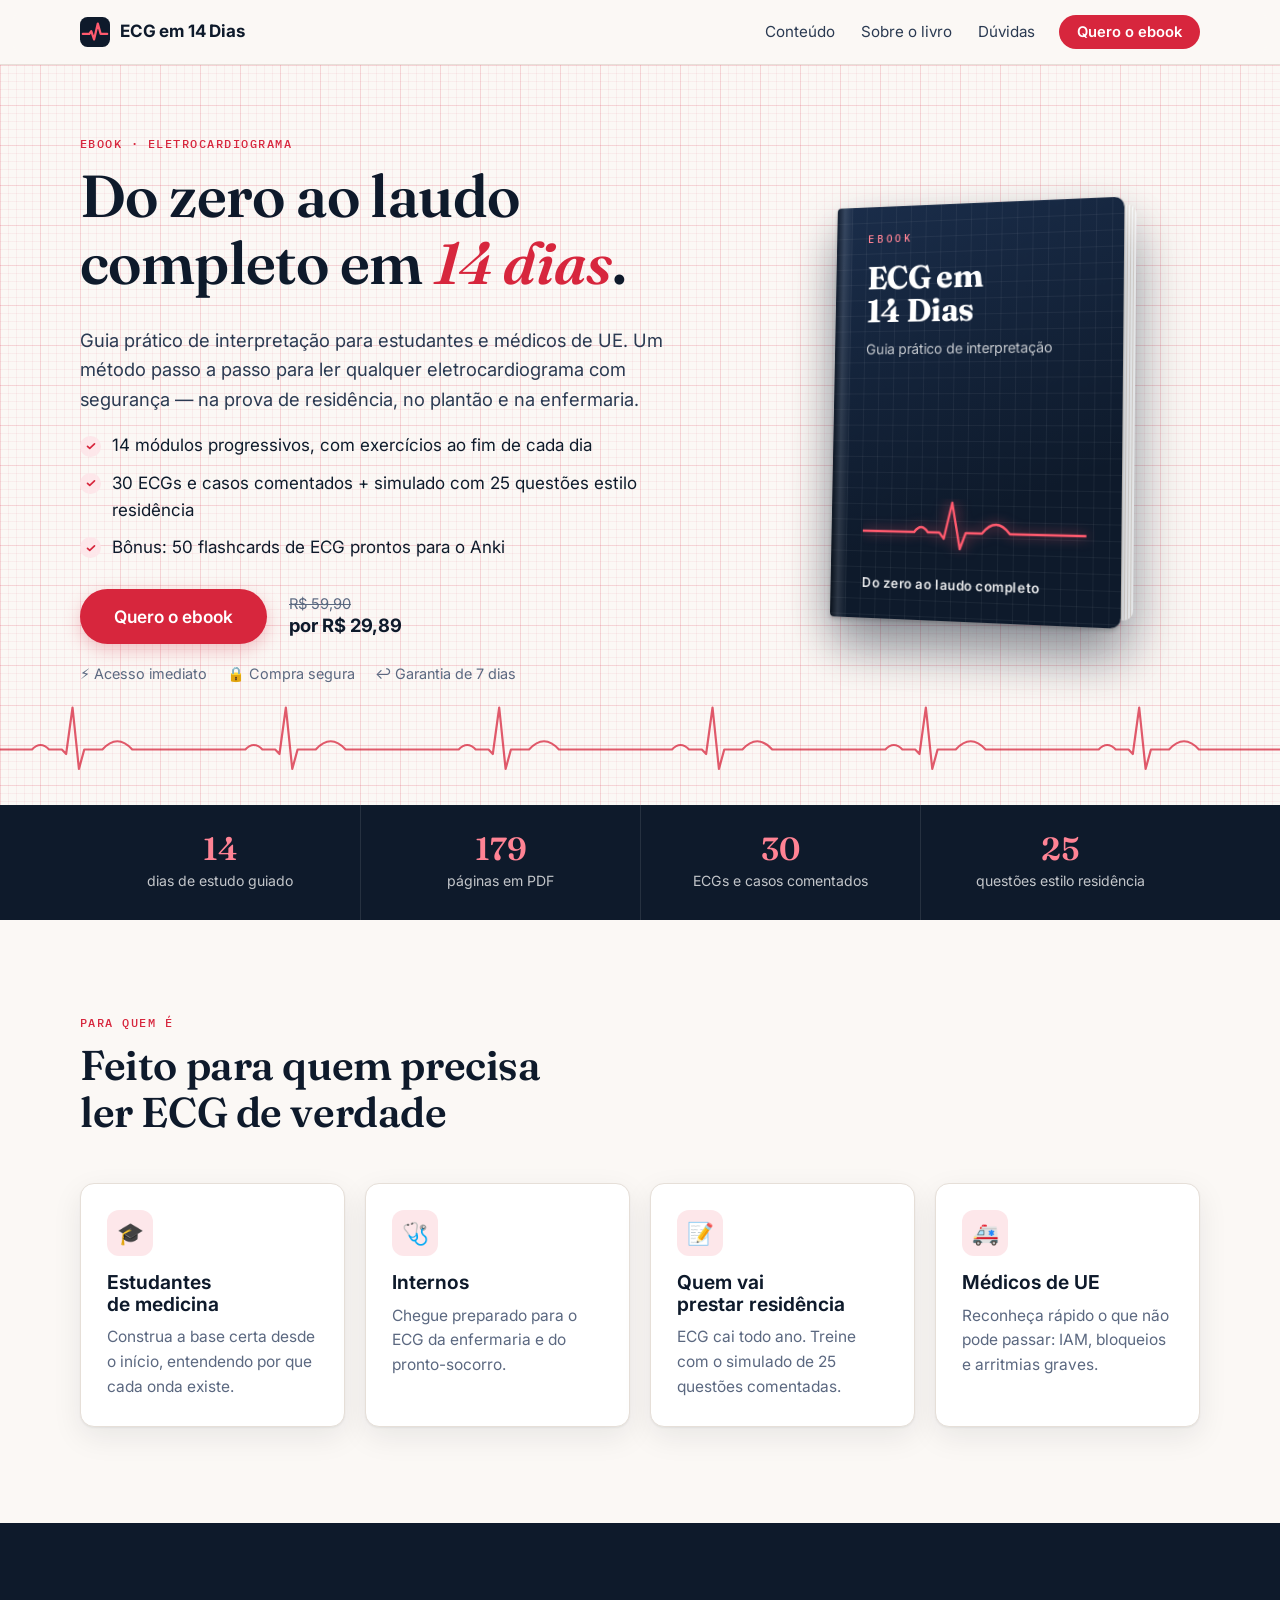
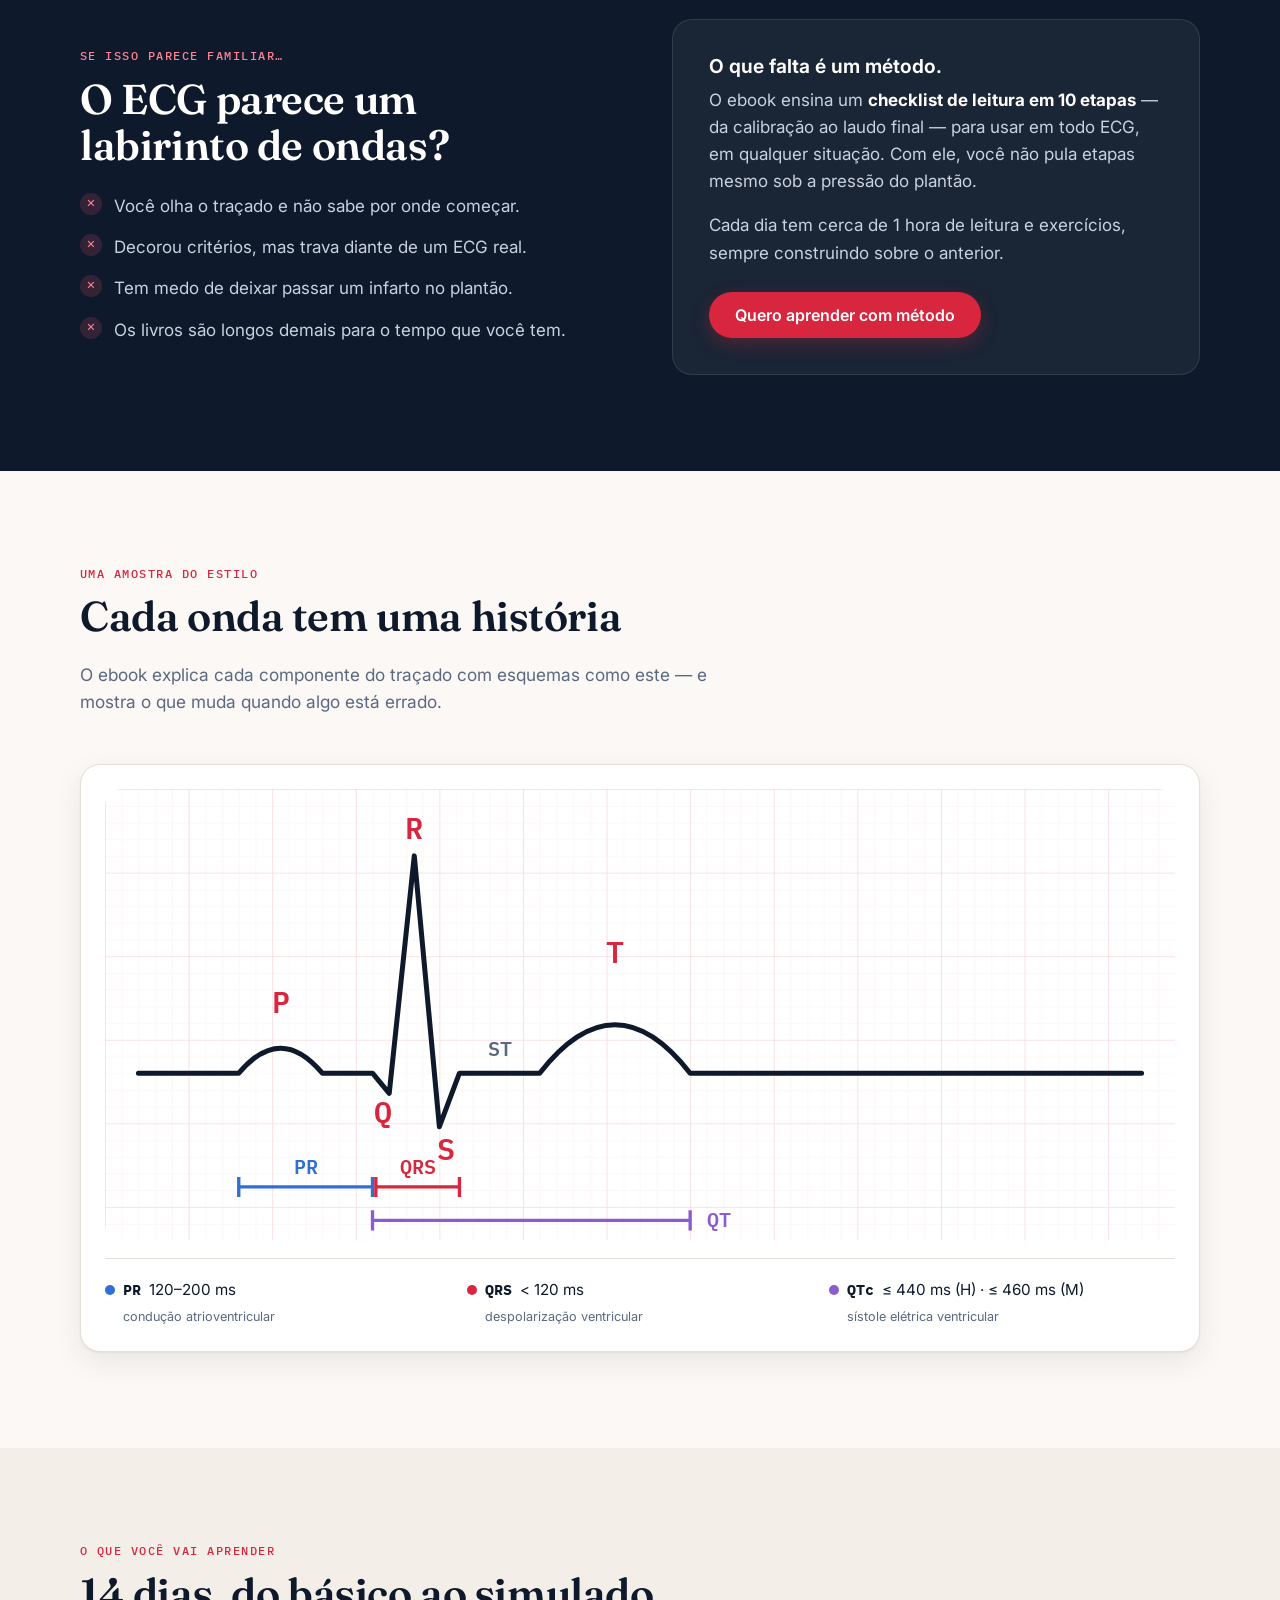
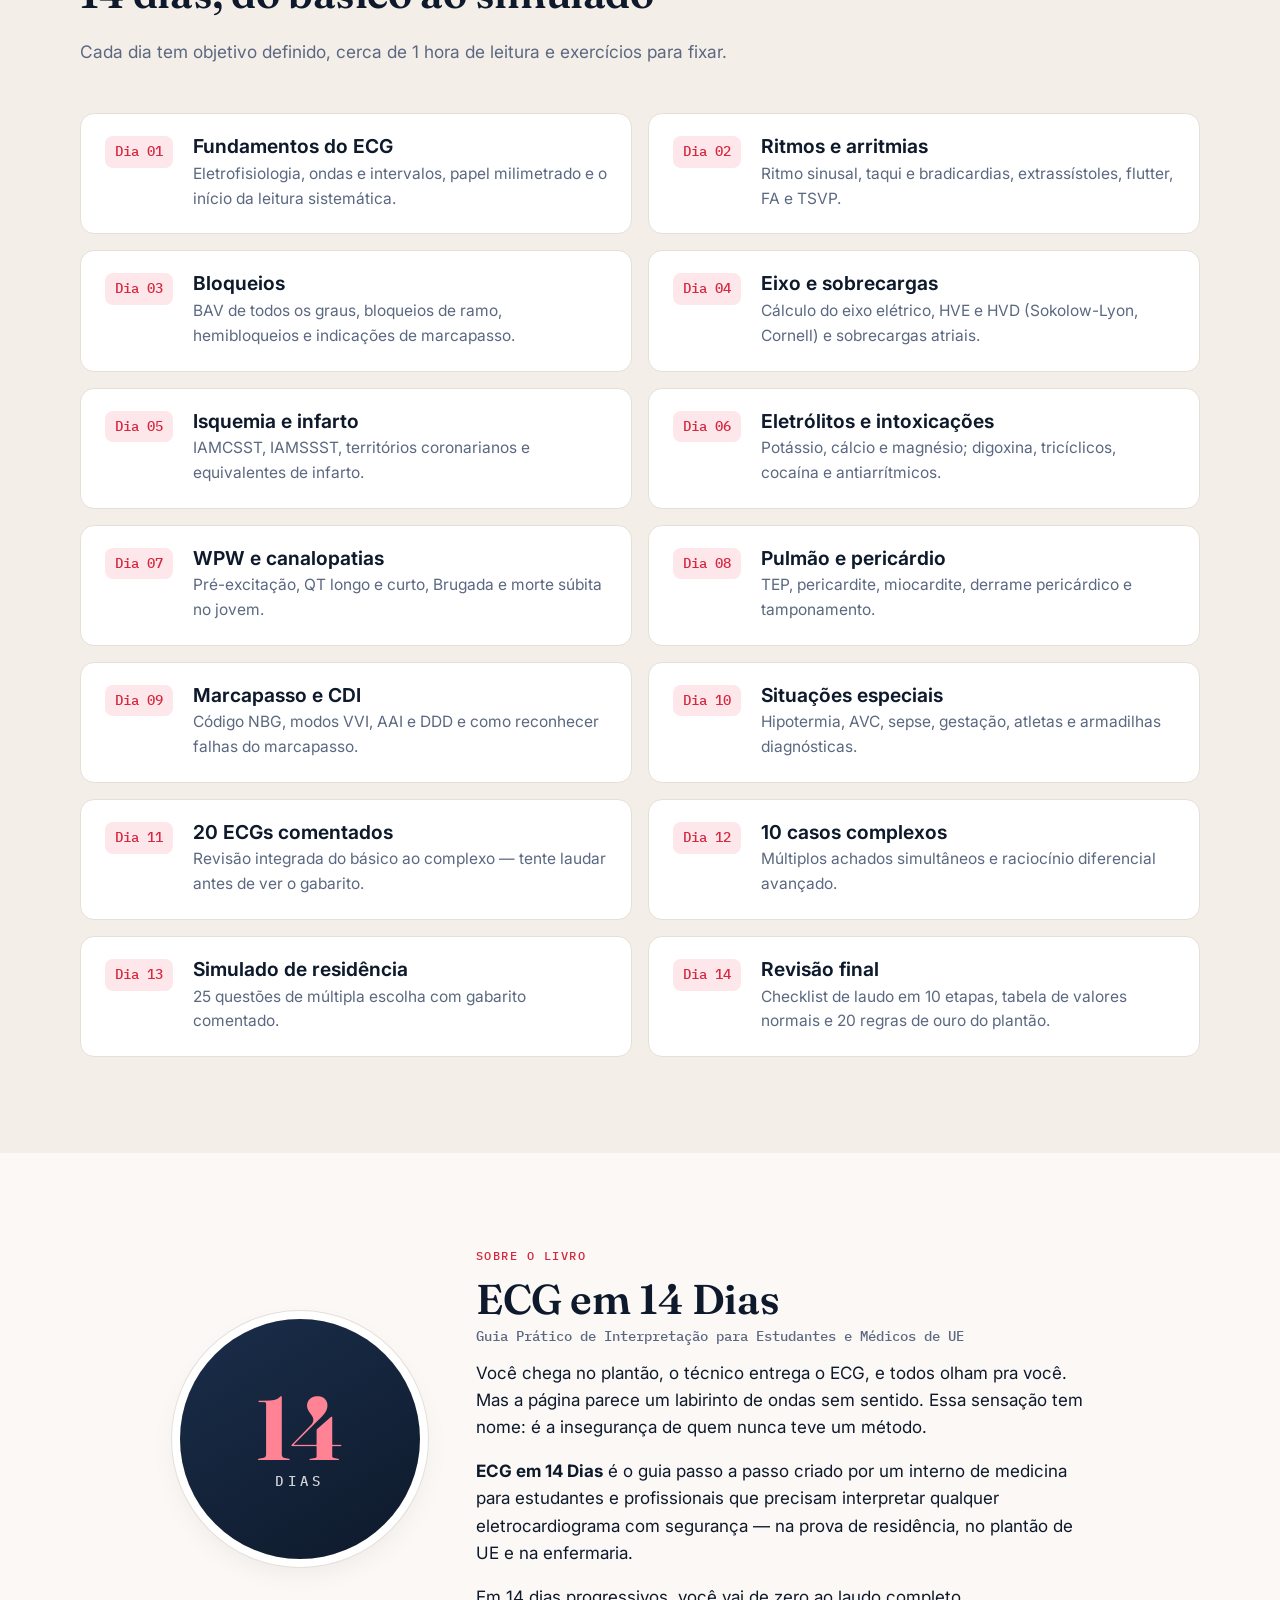
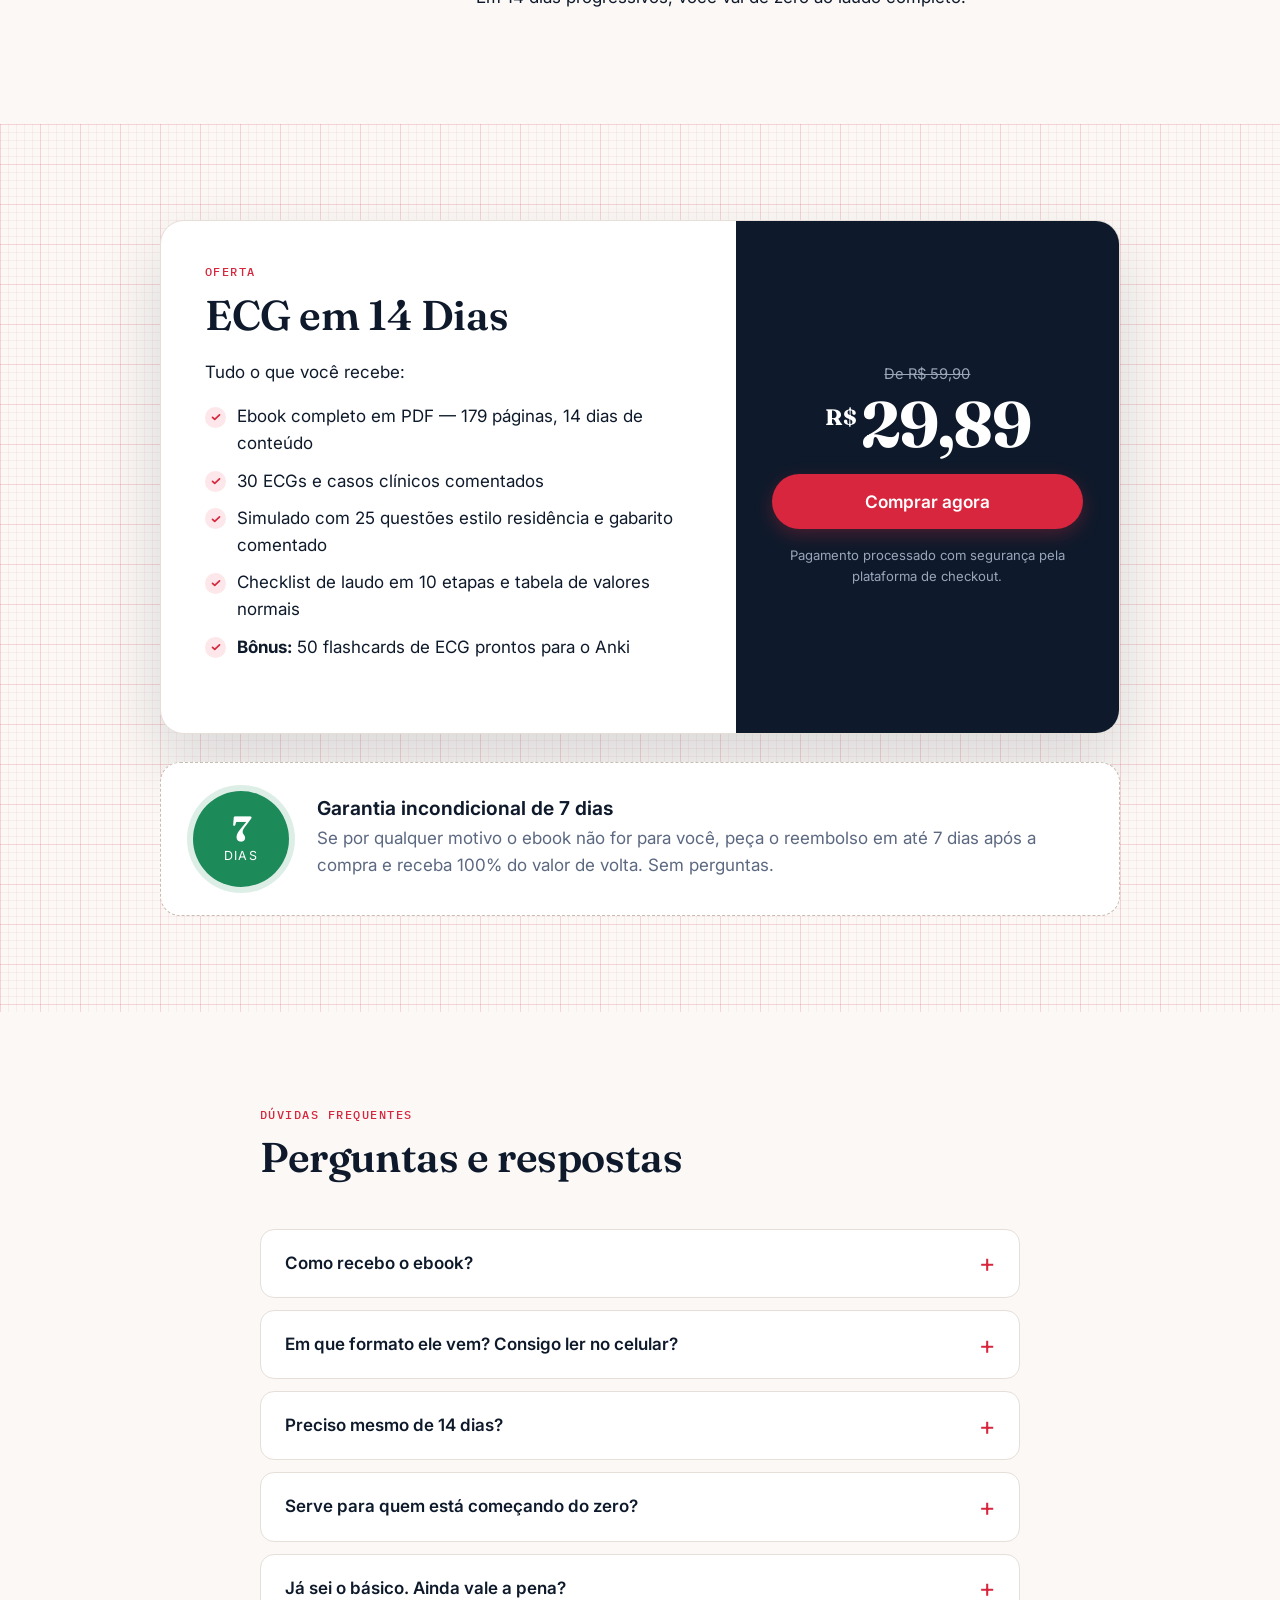
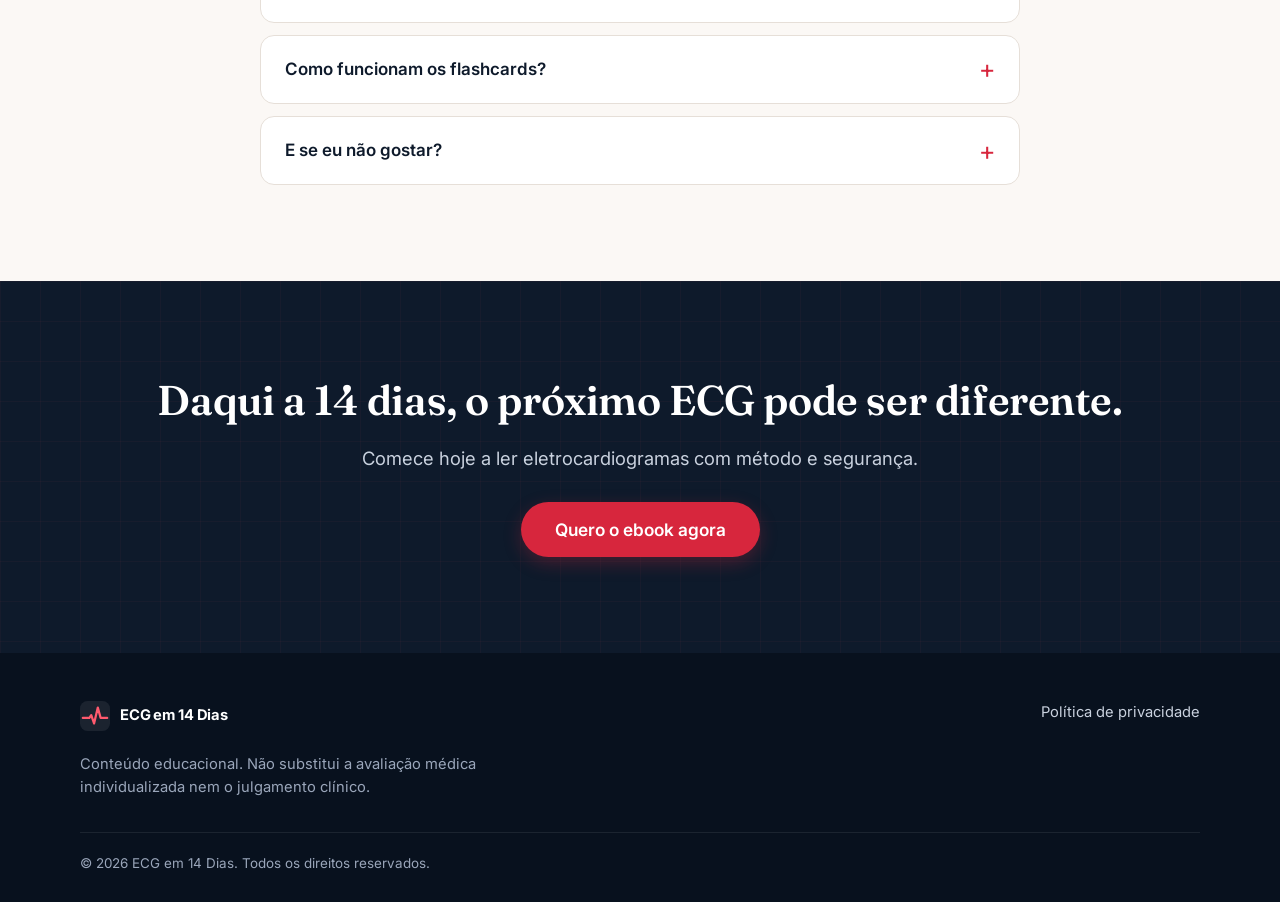
==== commit 9c4aa8f7: "Add files via upload" ====
--- a/index.html
+++ b/index.html
@@ -9,13 +9,16 @@
   <link rel="icon" href="assets/favicon.svg" type="image/svg+xml">
 
   <!-- Prévia ao compartilhar no WhatsApp/Instagram/Facebook.
-       EDITE: troque SEU-SITE.vercel.app pelo endereço real do seu site. -->
+       Se mudar de domínio, troque ebook-ecg.vercel.app nas linhas abaixo. -->
+  <link rel="canonical" href="https://ebook-ecg.vercel.app/">
   <meta property="og:type" content="website">
   <meta property="og:locale" content="pt_BR">
   <meta property="og:title" content="ECG em 14 Dias — do zero ao laudo completo">
   <meta property="og:description" content="Guia prático de interpretação para estudantes e médicos de UE. 30 ECGs comentados, simulado de residência e flashcards para o Anki.">
-  <meta property="og:image" content="https://SEU-SITE.vercel.app/assets/og-imagem.png">
-  <meta property="og:url" content="https://SEU-SITE.vercel.app/">
+  <meta property="og:image" content="https://ebook-ecg.vercel.app/assets/og-imagem.png">
+  <meta property="og:image:width" content="1200">
+  <meta property="og:image:height" content="630">
+  <meta property="og:url" content="https://ebook-ecg.vercel.app/">
   <meta name="twitter:card" content="summary_large_image">
 
   <link rel="preconnect" href="https://fonts.googleapis.com">
